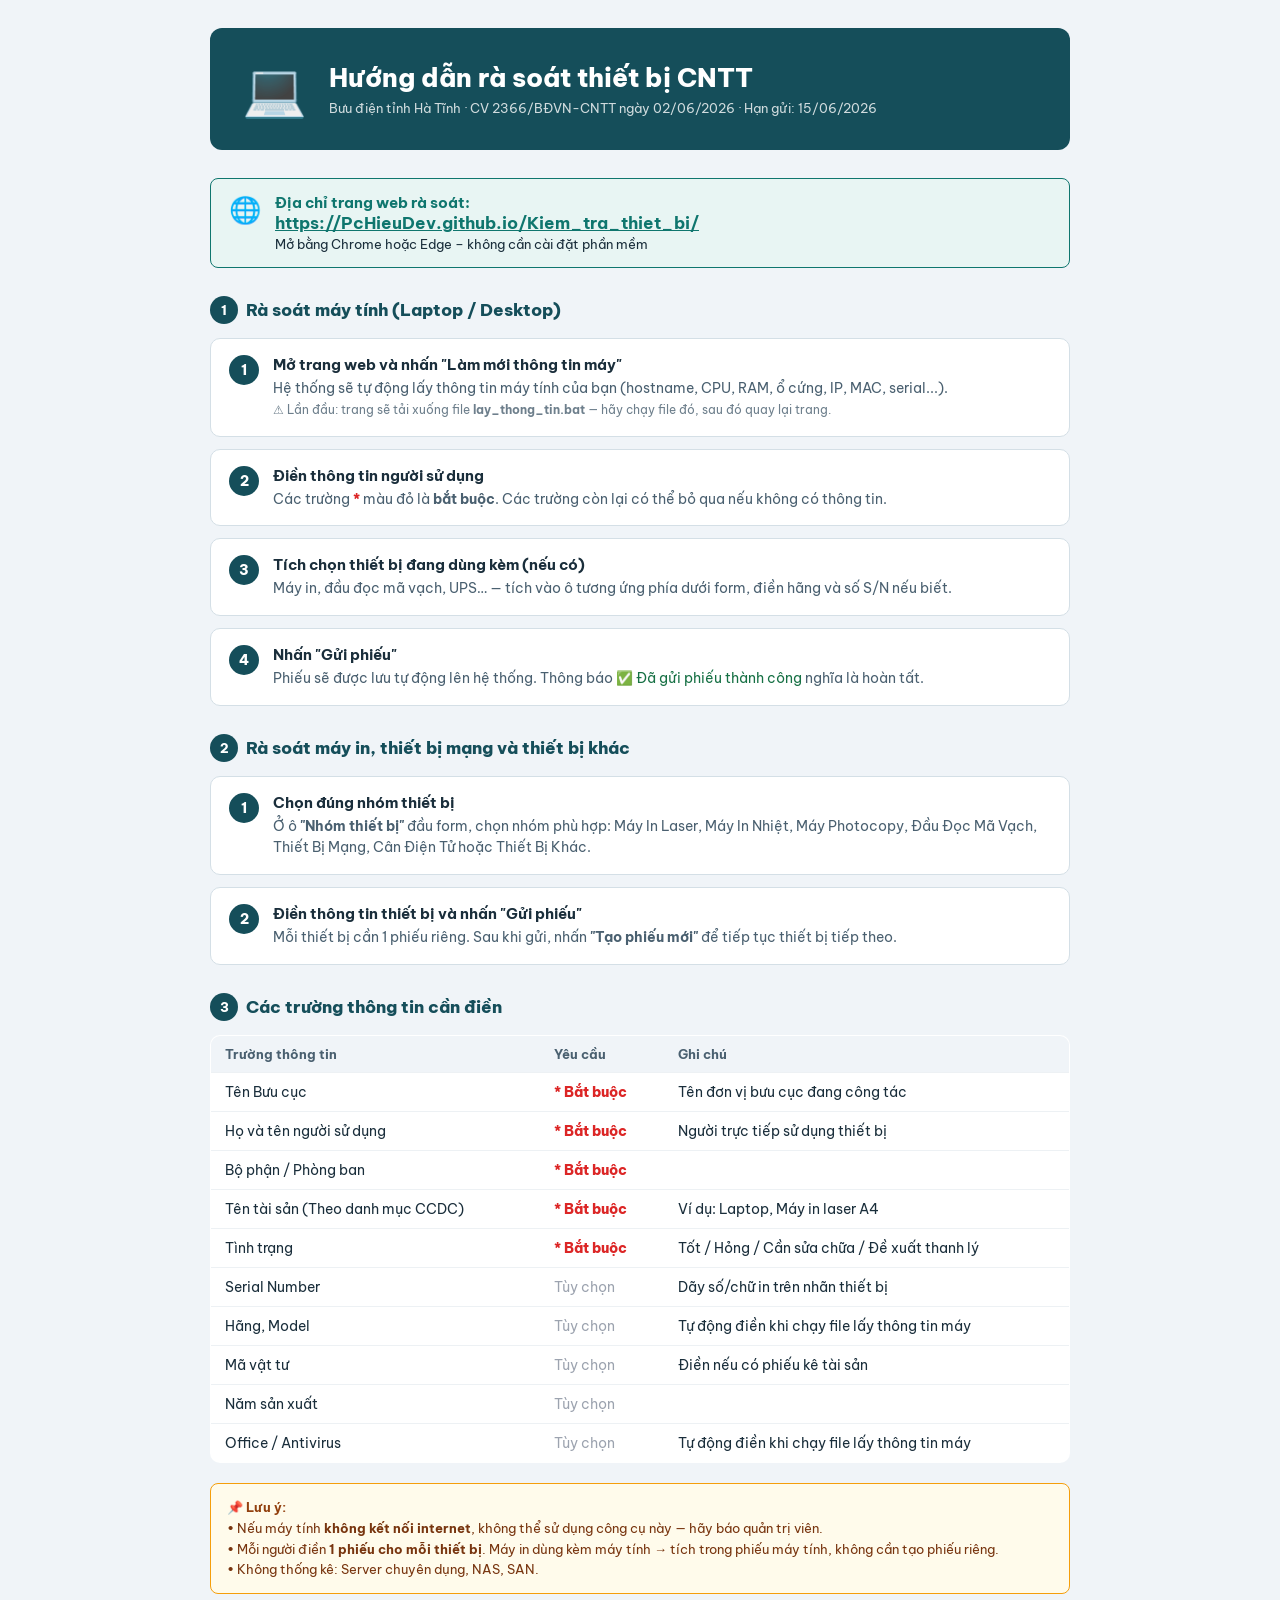
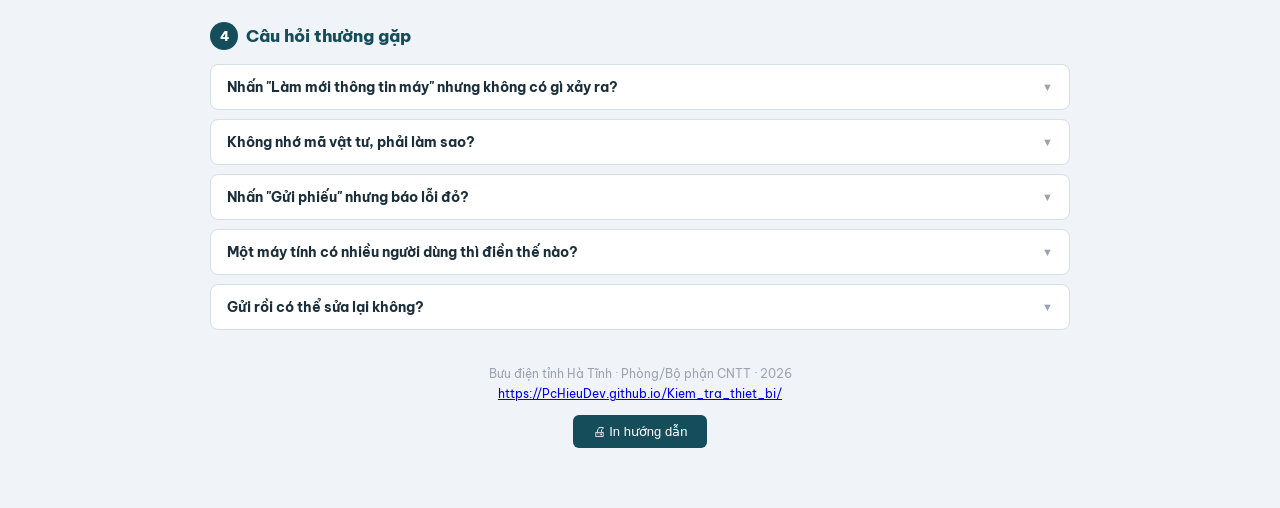
==== static/huong_dan.html @ cda2b919 "Update config for PcHieuDev" ====
<!DOCTYPE html>
<html lang="vi">
<head>
<meta charset="utf-8"/>
<meta name="viewport" content="width=device-width,initial-scale=1"/>
<title>Hướng dẫn rà soát thiết bị CNTT – Bưu điện tỉnh Hà Tĩnh</title>
<style>
  @import url('https://fonts.googleapis.com/css2?family=Be+Vietnam+Pro:wght@400;600;700;800&display=swap');
  *{box-sizing:border-box;margin:0;padding:0}
  body{font-family:'Be Vietnam Pro',Arial,sans-serif;background:#f0f4f8;color:#1a2e3b;font-size:15px}
  .page{max-width:900px;margin:0 auto;padding:28px 20px 60px}

  /* Header */
  .hdr{background:#154e5a;color:#fff;border-radius:12px;padding:28px 32px;margin-bottom:28px;display:flex;align-items:center;gap:22px}
  .hdr-icon{font-size:52px;flex:0 0 auto}
  .hdr h1{font-size:26px;font-weight:800;line-height:1.2}
  .hdr p{margin-top:6px;opacity:.8;font-size:13px}

  /* Alert box */
  .alert{border-radius:8px;padding:14px 18px;margin-bottom:22px;display:flex;gap:14px;align-items:flex-start}
  .alert-url{background:#e8f5f3;border:1.5px solid #0f766e}
  .alert-url .icon{font-size:26px}
  .alert-url strong{color:#0f766e;font-size:15px}
  .alert-url a{color:#0f766e;font-weight:700;font-size:17px;word-break:break-all}

  /* Steps */
  h2{font-size:17px;font-weight:800;margin:28px 0 14px;color:#154e5a;display:flex;align-items:center;gap:8px}
  h2::before{content:attr(data-n);display:inline-flex;align-items:center;justify-content:center;
    width:28px;height:28px;border-radius:50%;background:#154e5a;color:#fff;font-size:13px;flex:0 0 auto}

  .steps{display:grid;gap:12px}
  .step{background:#fff;border:1px solid #d4dfe6;border-radius:10px;padding:16px 18px;
        display:flex;align-items:flex-start;gap:14px}
  .step-num{flex:0 0 auto;width:30px;height:30px;border-radius:50%;background:#154e5a;
             color:#fff;font-weight:800;font-size:14px;display:flex;align-items:center;justify-content:center}
  .step-body strong{font-size:15px;font-weight:700;display:block;margin-bottom:4px}
  .step-body p,.step-body small{color:#4a6070;font-size:13.5px;line-height:1.55}
  .step-body small{font-size:12px;opacity:.8}

  /* Required table */
  table{width:100%;border-collapse:collapse;background:#fff;border-radius:10px;overflow:hidden;
        border:1px solid #d4dfe6;margin-top:4px}
  th{background:#f0f4f8;padding:10px 14px;text-align:left;font-size:13px;color:#4a6070}
  td{padding:10px 14px;border-top:1px solid #edf1f4;font-size:13.5px;vertical-align:top}
  .req{color:#dc2626;font-weight:800} /* bắt buộc */
  .opt{color:#9ca3af}               /* tùy chọn */

  /* Note */
  .note{background:#fffbeb;border:1.5px solid #f59e0b;border-radius:8px;padding:13px 16px;
        margin-top:20px;font-size:13px;line-height:1.6;color:#78350f}
  .note strong{color:#92400e}

  /* FAQ */
  details{background:#fff;border:1px solid #d4dfe6;border-radius:8px;margin-bottom:9px;overflow:hidden}
  summary{padding:13px 16px;font-weight:700;cursor:pointer;font-size:14px;list-style:none;
          display:flex;justify-content:space-between;align-items:center}
  summary::after{content:'▼';font-size:11px;color:#9ca3af}
  details[open] summary::after{content:'▲'}
  details p{padding:4px 16px 14px;color:#4a6070;font-size:13.5px;line-height:1.6}

  /* Footer */
  .footer{margin-top:36px;text-align:center;font-size:12px;color:#9ca3af}

  @media print{body{background:#fff}.page{padding:0}
    .hdr{border-radius:0}.no-print{display:none}}
</style>
</head>
<body>
<div class="page">

  <!-- Header -->
  <div class="hdr">
    <div class="hdr-icon">💻</div>
    <div>
      <h1>Hướng dẫn rà soát thiết bị CNTT</h1>
      <p>Bưu điện tỉnh Hà Tĩnh · CV 2366/BĐVN-CNTT ngày 02/06/2026 · Hạn gửi: 15/06/2026</p>
    </div>
  </div>

  <!-- URL Box -->
  <div class="alert alert-url">
    <div class="icon">🌐</div>
    <div>
      <strong>Địa chỉ trang web rà soát:</strong><br>
      <a href="https://PcHieuDev.github.io/Kiem_tra_thiet_bi/" target="_blank">
        https://PcHieuDev.github.io/Kiem_tra_thiet_bi/
      </a><br>
      <small>Mở bằng Chrome hoặc Edge – không cần cài đặt phần mềm</small>
    </div>
  </div>

  <!-- PHẦN 1: Máy tính -->
  <h2 data-n="1">Rà soát máy tính (Laptop / Desktop)</h2>
  <div class="steps">

    <div class="step">
      <div class="step-num">1</div>
      <div class="step-body">
        <strong>Mở trang web và nhấn "Làm mới thông tin máy"</strong>
        <p>Hệ thống sẽ tự động lấy thông tin máy tính của bạn (hostname, CPU, RAM, ổ cứng, IP, MAC, serial...).</p>
        <small>⚠ Lần đầu: trang sẽ tải xuống file <b>lay_thong_tin.bat</b> — hãy chạy file đó, sau đó quay lại trang.</small>
      </div>
    </div>

    <div class="step">
      <div class="step-num">2</div>
      <div class="step-body">
        <strong>Điền thông tin người sử dụng</strong>
        <p>Các trường <span class="req">*</span> màu đỏ là <b>bắt buộc</b>. Các trường còn lại có thể bỏ qua nếu không có thông tin.</p>
      </div>
    </div>

    <div class="step">
      <div class="step-num">3</div>
      <div class="step-body">
        <strong>Tích chọn thiết bị đang dùng kèm (nếu có)</strong>
        <p>Máy in, đầu đọc mã vạch, UPS… — tích vào ô tương ứng phía dưới form, điền hãng và số S/N nếu biết.</p>
      </div>
    </div>

    <div class="step">
      <div class="step-num">4</div>
      <div class="step-body">
        <strong>Nhấn "Gửi phiếu"</strong>
        <p>Phiếu sẽ được lưu tự động lên hệ thống. Thông báo <span style="color:#167044">✅ Đã gửi phiếu thành công</span> nghĩa là hoàn tất.</p>
      </div>
    </div>

  </div>

  <!-- PHẦN 2: Thiết bị khác -->
  <h2 data-n="2">Rà soát máy in, thiết bị mạng và thiết bị khác</h2>
  <div class="steps">

    <div class="step">
      <div class="step-num">1</div>
      <div class="step-body">
        <strong>Chọn đúng nhóm thiết bị</strong>
        <p>Ở ô <b>"Nhóm thiết bị"</b> đầu form, chọn nhóm phù hợp: Máy In Laser, Máy In Nhiệt, Máy Photocopy, Đầu Đọc Mã Vạch, Thiết Bị Mạng, Cân Điện Tử hoặc Thiết Bị Khác.</p>
      </div>
    </div>

    <div class="step">
      <div class="step-num">2</div>
      <div class="step-body">
        <strong>Điền thông tin thiết bị và nhấn "Gửi phiếu"</strong>
        <p>Mỗi thiết bị cần 1 phiếu riêng. Sau khi gửi, nhấn <b>"Tạo phiếu mới"</b> để tiếp tục thiết bị tiếp theo.</p>
      </div>
    </div>

  </div>

  <!-- Bảng trường bắt buộc -->
  <h2 data-n="3">Các trường thông tin cần điền</h2>
  <table>
    <tr><th>Trường thông tin</th><th>Yêu cầu</th><th>Ghi chú</th></tr>
    <tr><td>Tên Bưu cục</td><td><span class="req">* Bắt buộc</span></td><td>Tên đơn vị bưu cục đang công tác</td></tr>
    <tr><td>Họ và tên người sử dụng</td><td><span class="req">* Bắt buộc</span></td><td>Người trực tiếp sử dụng thiết bị</td></tr>
    <tr><td>Bộ phận / Phòng ban</td><td><span class="req">* Bắt buộc</span></td><td></td></tr>
    <tr><td>Tên tài sản (Theo danh mục CCDC)</td><td><span class="req">* Bắt buộc</span></td><td>Ví dụ: Laptop, Máy in laser A4</td></tr>
    <tr><td>Tình trạng</td><td><span class="req">* Bắt buộc</span></td><td>Tốt / Hỏng / Cần sửa chữa / Đề xuất thanh lý</td></tr>
    <tr><td>Serial Number</td><td><span class="opt">Tùy chọn</span></td><td>Dãy số/chữ in trên nhãn thiết bị</td></tr>
    <tr><td>Hãng, Model</td><td><span class="opt">Tùy chọn</span></td><td>Tự động điền khi chạy file lấy thông tin máy</td></tr>
    <tr><td>Mã vật tư</td><td><span class="opt">Tùy chọn</span></td><td>Điền nếu có phiếu kê tài sản</td></tr>
    <tr><td>Năm sản xuất</td><td><span class="opt">Tùy chọn</span></td><td></td></tr>
    <tr><td>Office / Antivirus</td><td><span class="opt">Tùy chọn</span></td><td>Tự động điền khi chạy file lấy thông tin máy</td></tr>
  </table>

  <!-- Lưu ý -->
  <div class="note">
    <strong>📌 Lưu ý:</strong><br>
    • Nếu máy tính <b>không kết nối internet</b>, không thể sử dụng công cụ này — hãy báo quản trị viên.<br>
    • Mỗi người điền <b>1 phiếu cho mỗi thiết bị</b>. Máy in dùng kèm máy tính → tích trong phiếu máy tính, không cần tạo phiếu riêng.<br>
    • Không thống kê: Server chuyên dụng, NAS, SAN.
  </div>

  <!-- FAQ -->
  <h2 data-n="4">Câu hỏi thường gặp</h2>

  <details>
    <summary>Nhấn "Làm mới thông tin máy" nhưng không có gì xảy ra?</summary>
    <p>Trang sẽ tải xuống file <b>lay_thong_tin.bat</b>. Hãy mở thư mục Downloads, chạy file đó. Nếu Windows hỏi xác nhận, chọn <b>"Run anyway"</b>. Sau khi chạy xong, quay lại trang và nhấn nút một lần nữa.</p>
  </details>

  <details>
    <summary>Không nhớ mã vật tư, phải làm sao?</summary>
    <p>Trường <b>Mã vật tư</b> <b>không bắt buộc</b>. Bạn có thể để trống và tiếp tục gửi phiếu bình thường.</p>
  </details>

  <details>
    <summary>Nhấn "Gửi phiếu" nhưng báo lỗi đỏ?</summary>
    <p>Kiểm tra lại các trường có dấu <span class="req">*</span> — đảm bảo đã điền đầy đủ. Nếu vẫn lỗi, liên hệ quản trị viên để kiểm tra token ghi dữ liệu.</p>
  </details>

  <details>
    <summary>Một máy tính có nhiều người dùng thì điền thế nào?</summary>
    <p>Chỉ điền thông tin người <b>chính</b> đang sử dụng máy hiện tại. Nếu máy dùng chung nhưng không có người phụ trách, ghi <b>"Dùng chung"</b> ở ô Họ và tên.</p>
  </details>

  <details>
    <summary>Gửi rồi có thể sửa lại không?</summary>
    <p>Liên hệ quản trị viên CNTT để được sửa phiếu đã gửi.</p>
  </details>

  <!-- Footer -->
  <div class="footer no-print">
    <p>Bưu điện tỉnh Hà Tĩnh · Phòng/Bộ phận CNTT · 2026</p>
    <p style="margin-top:5px"><a href="https://PcHieuDev.github.io/Kiem_tra_thiet_bi/" target="_blank">https://PcHieuDev.github.io/Kiem_tra_thiet_bi/</a></p>
    <button onclick="window.print()" style="margin-top:14px;padding:9px 20px;background:#154e5a;color:#fff;border:0;border-radius:6px;cursor:pointer;font-size:13px">🖨 In hướng dẫn</button>
  </div>

</div>
</body>
</html>
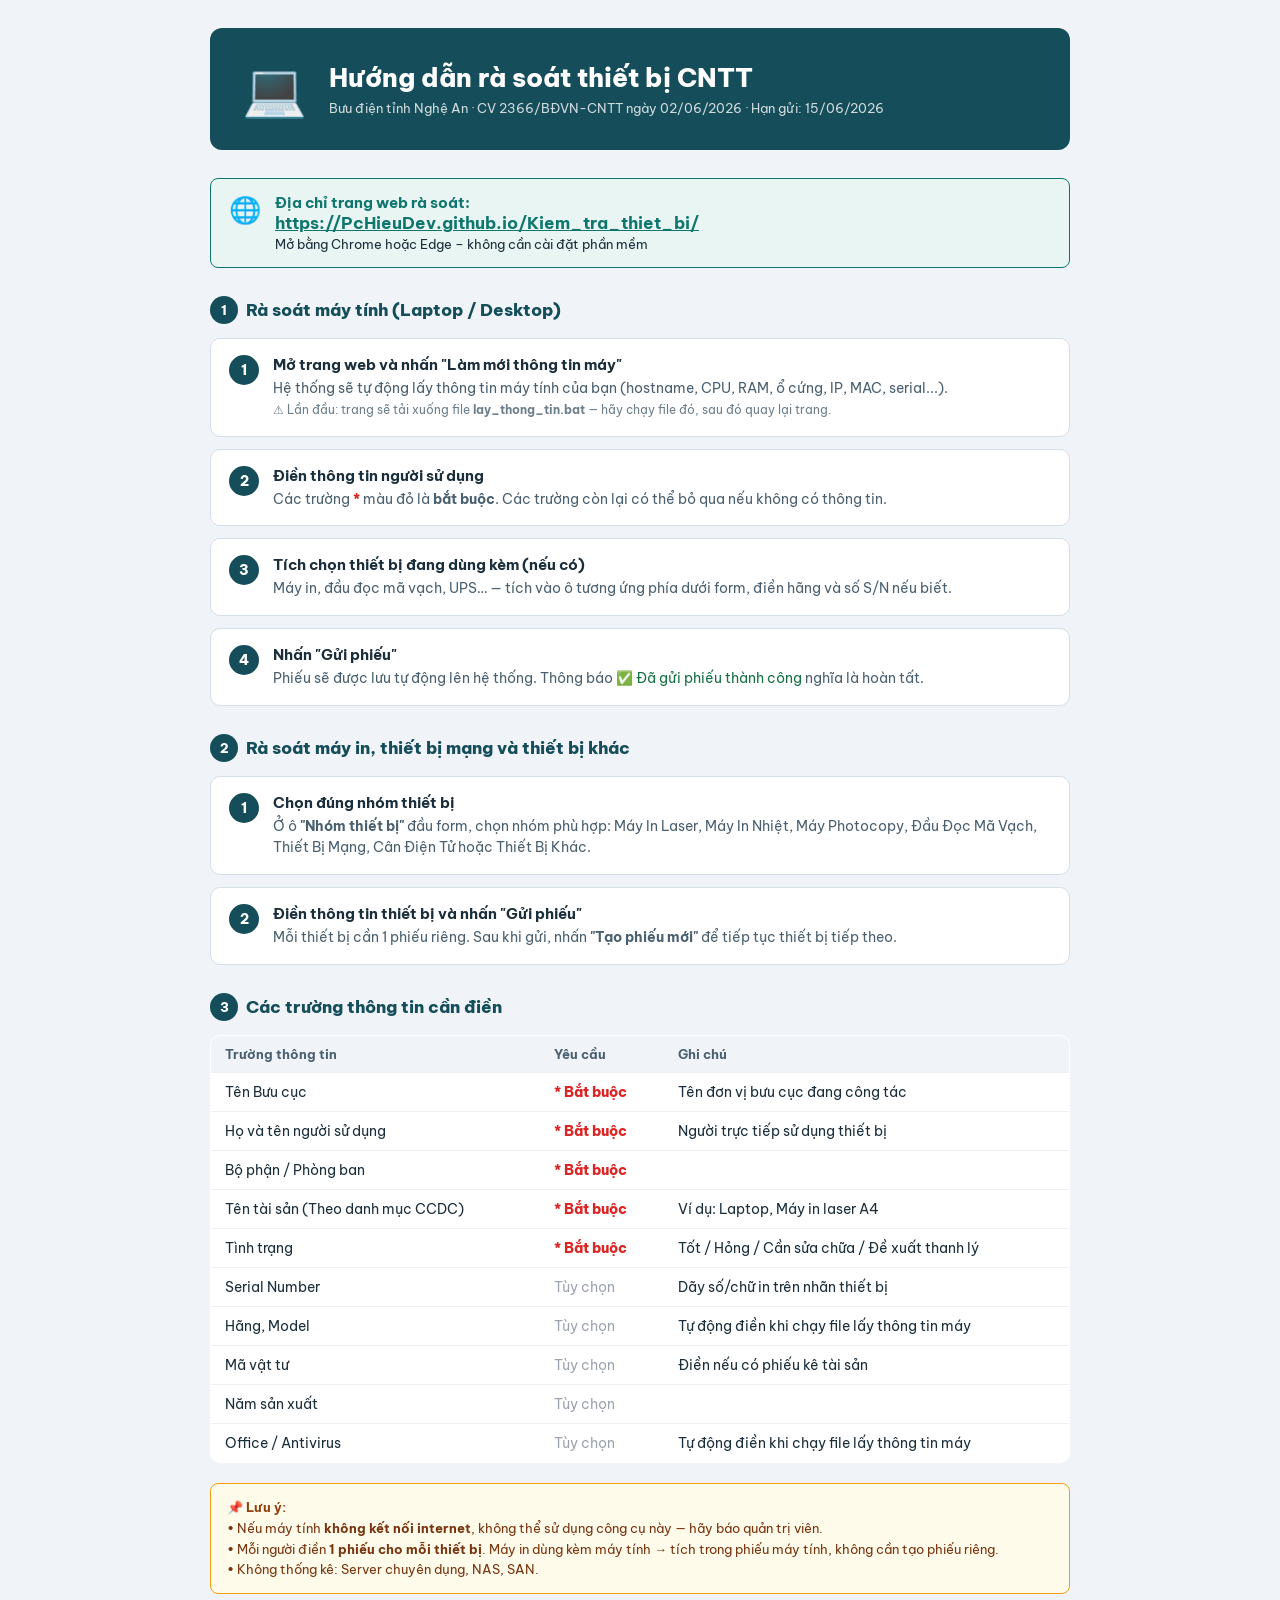
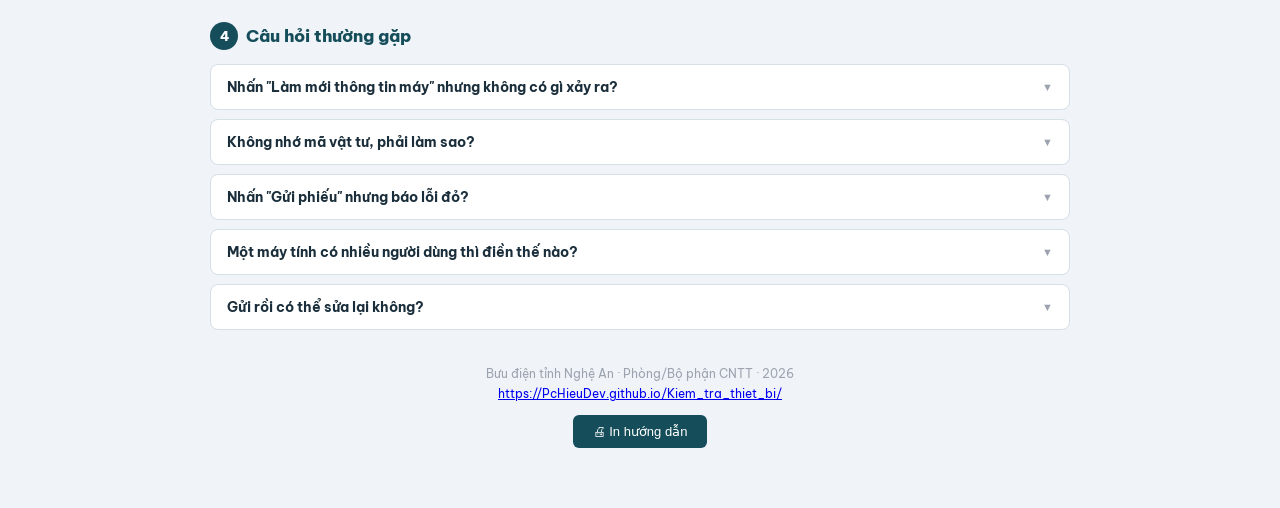
==== commit 4a3bdfc9: "Update HRM code validation and force Chrome in lay_thong_tin.bat" ====
--- a/static/huong_dan.html
+++ b/static/huong_dan.html
@@ -3,7 +3,7 @@
 <head>
 <meta charset="utf-8"/>
 <meta name="viewport" content="width=device-width,initial-scale=1"/>
-<title>Hướng dẫn rà soát thiết bị CNTT – Bưu điện tỉnh Hà Tĩnh</title>
+<title>Hướng dẫn rà soát thiết bị CNTT – Bưu điện tỉnh Nghệ An</title>
 <style>
   @import url('https://fonts.googleapis.com/css2?family=Be+Vietnam+Pro:wght@400;600;700;800&display=swap');
   *{box-sizing:border-box;margin:0;padding:0}
@@ -73,7 +73,7 @@
     <div class="hdr-icon">💻</div>
     <div>
       <h1>Hướng dẫn rà soát thiết bị CNTT</h1>
-      <p>Bưu điện tỉnh Hà Tĩnh · CV 2366/BĐVN-CNTT ngày 02/06/2026 · Hạn gửi: 15/06/2026</p>
+      <p>Bưu điện tỉnh Nghệ An · CV 2366/BĐVN-CNTT ngày 02/06/2026 · Hạn gửi: 15/06/2026</p>
     </div>
   </div>
 
@@ -204,7 +204,7 @@
 
   <!-- Footer -->
   <div class="footer no-print">
-    <p>Bưu điện tỉnh Hà Tĩnh · Phòng/Bộ phận CNTT · 2026</p>
+    <p>Bưu điện tỉnh Nghệ An · Phòng/Bộ phận CNTT · 2026</p>
     <p style="margin-top:5px"><a href="https://PcHieuDev.github.io/Kiem_tra_thiet_bi/" target="_blank">https://PcHieuDev.github.io/Kiem_tra_thiet_bi/</a></p>
     <button onclick="window.print()" style="margin-top:14px;padding:9px 20px;background:#154e5a;color:#fff;border:0;border-radius:6px;cursor:pointer;font-size:13px">🖨 In hướng dẫn</button>
   </div>
